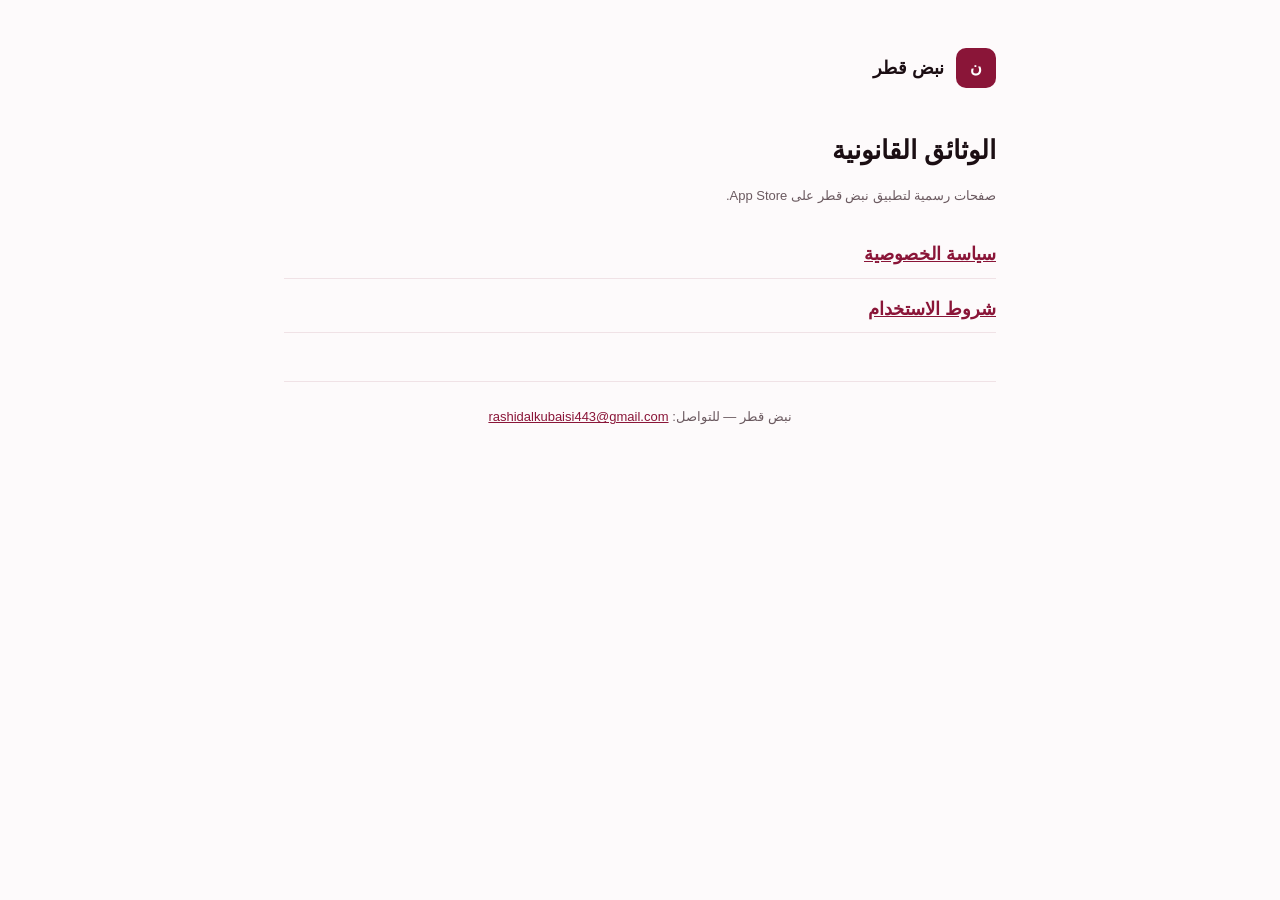
==== index.html @ 4a2c026b "Publish Nabd Qatar privacy policy and terms of use" ====
<!DOCTYPE html>
<html lang="ar" dir="rtl">
<head>
<meta charset="UTF-8">
<meta name="viewport" content="width=device-width, initial-scale=1">
<title>نبض قطر — الوثائق القانونية</title>
<link rel="stylesheet" href="style.css">
</head>
<body>
<div class="page">
  <header class="top">
    <div class="mark">ن</div>
    <div class="name">نبض قطر</div>
  </header>
  <h1>الوثائق القانونية</h1>
  <p class="updated">صفحات رسمية لتطبيق نبض قطر على App Store.</p>
  <section>
    <h2><a href="privacy.html">سياسة الخصوصية</a></h2>
    <h2><a href="terms.html">شروط الاستخدام</a></h2>
  </section>
  <footer>
    نبض قطر — للتواصل: <a href="mailto:rashidalkubaisi443@gmail.com">rashidalkubaisi443@gmail.com</a>
  </footer>
</div>
</body>
</html>
---- style.css ----
:root {
  color-scheme: light dark;
  --bg: #fdfafb;
  --surface: #ffffff;
  --ink: #1b0e13;
  --ink-soft: #6b5a60;
  --brand: #8a1538;
  --border: #f0e2e6;
}

@media (prefers-color-scheme: dark) {
  :root {
    --bg: #120a0d;
    --surface: #1c1116;
    --ink: #f7eef1;
    --ink-soft: #b3969e;
    --brand: #e0567a;
    --border: #2a1a20;
  }
}

* { box-sizing: border-box; }

body {
  margin: 0;
  background: var(--bg);
  color: var(--ink);
  font-family: "Segoe UI", Tahoma, "Helvetica Neue", Arial, sans-serif;
  line-height: 1.7;
}

.page {
  max-width: 760px;
  margin: 0 auto;
  padding: 48px 24px 80px;
}

header.top {
  display: flex;
  align-items: center;
  gap: 12px;
  margin-bottom: 40px;
}

header.top .mark {
  width: 40px;
  height: 40px;
  border-radius: 10px;
  background: var(--brand);
  display: flex;
  align-items: center;
  justify-content: center;
  color: white;
  font-weight: 700;
  flex-shrink: 0;
}

header.top .name {
  font-weight: 700;
  font-size: 18px;
}

h1 {
  font-size: 26px;
  margin-bottom: 4px;
}

.updated {
  color: var(--ink-soft);
  font-size: 13px;
  margin-bottom: 32px;
}

section {
  margin-bottom: 28px;
}

h2 {
  font-size: 18px;
  border-bottom: 1px solid var(--border);
  padding-bottom: 8px;
  margin-bottom: 12px;
}

table {
  width: 100%;
  border-collapse: collapse;
  font-size: 14px;
  margin: 12px 0;
}

th, td {
  text-align: start;
  padding: 10px 12px;
  border-bottom: 1px solid var(--border);
}

th {
  color: var(--ink-soft);
  font-weight: 600;
}

a {
  color: var(--brand);
}

.lang-divider {
  margin: 56px 0 32px;
  border: none;
  border-top: 2px solid var(--border);
}

.lang-section[lang="en"] {
  direction: ltr;
  text-align: left;
}

footer {
  margin-top: 48px;
  padding-top: 24px;
  border-top: 1px solid var(--border);
  color: var(--ink-soft);
  font-size: 13px;
  text-align: center;
}

nav.crumbs {
  font-size: 13px;
  margin-bottom: 24px;
}

nav.crumbs a { text-decoration: none; }
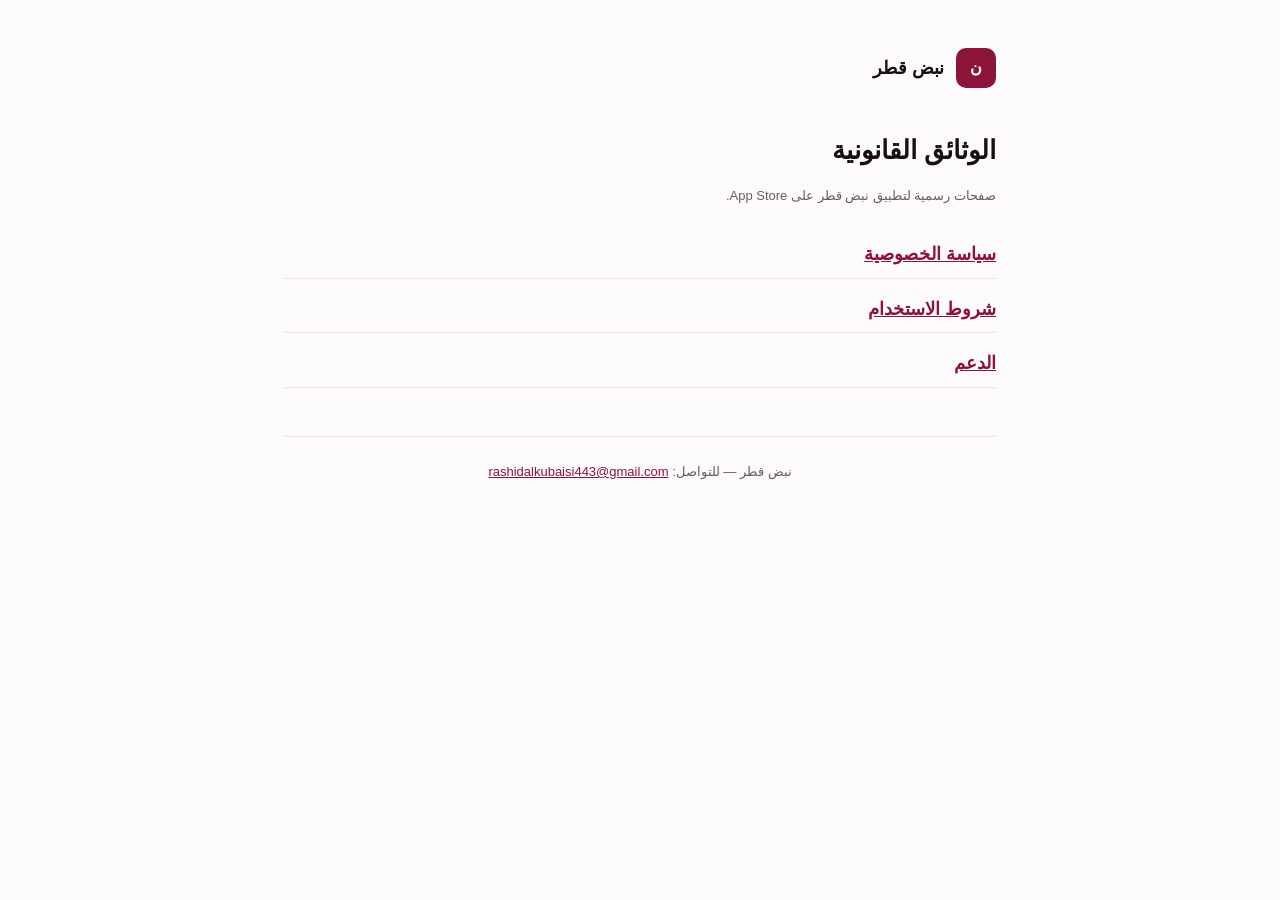
==== commit f4d8c67f: "Add a support page for the App Store Connect Support URL field" ====
--- a/index.html
+++ b/index.html
@@ -17,6 +17,7 @@
   <section>
     <h2><a href="privacy.html">سياسة الخصوصية</a></h2>
     <h2><a href="terms.html">شروط الاستخدام</a></h2>
+    <h2><a href="support.html">الدعم</a></h2>
   </section>
   <footer>
     نبض قطر — للتواصل: <a href="mailto:rashidalkubaisi443@gmail.com">rashidalkubaisi443@gmail.com</a>
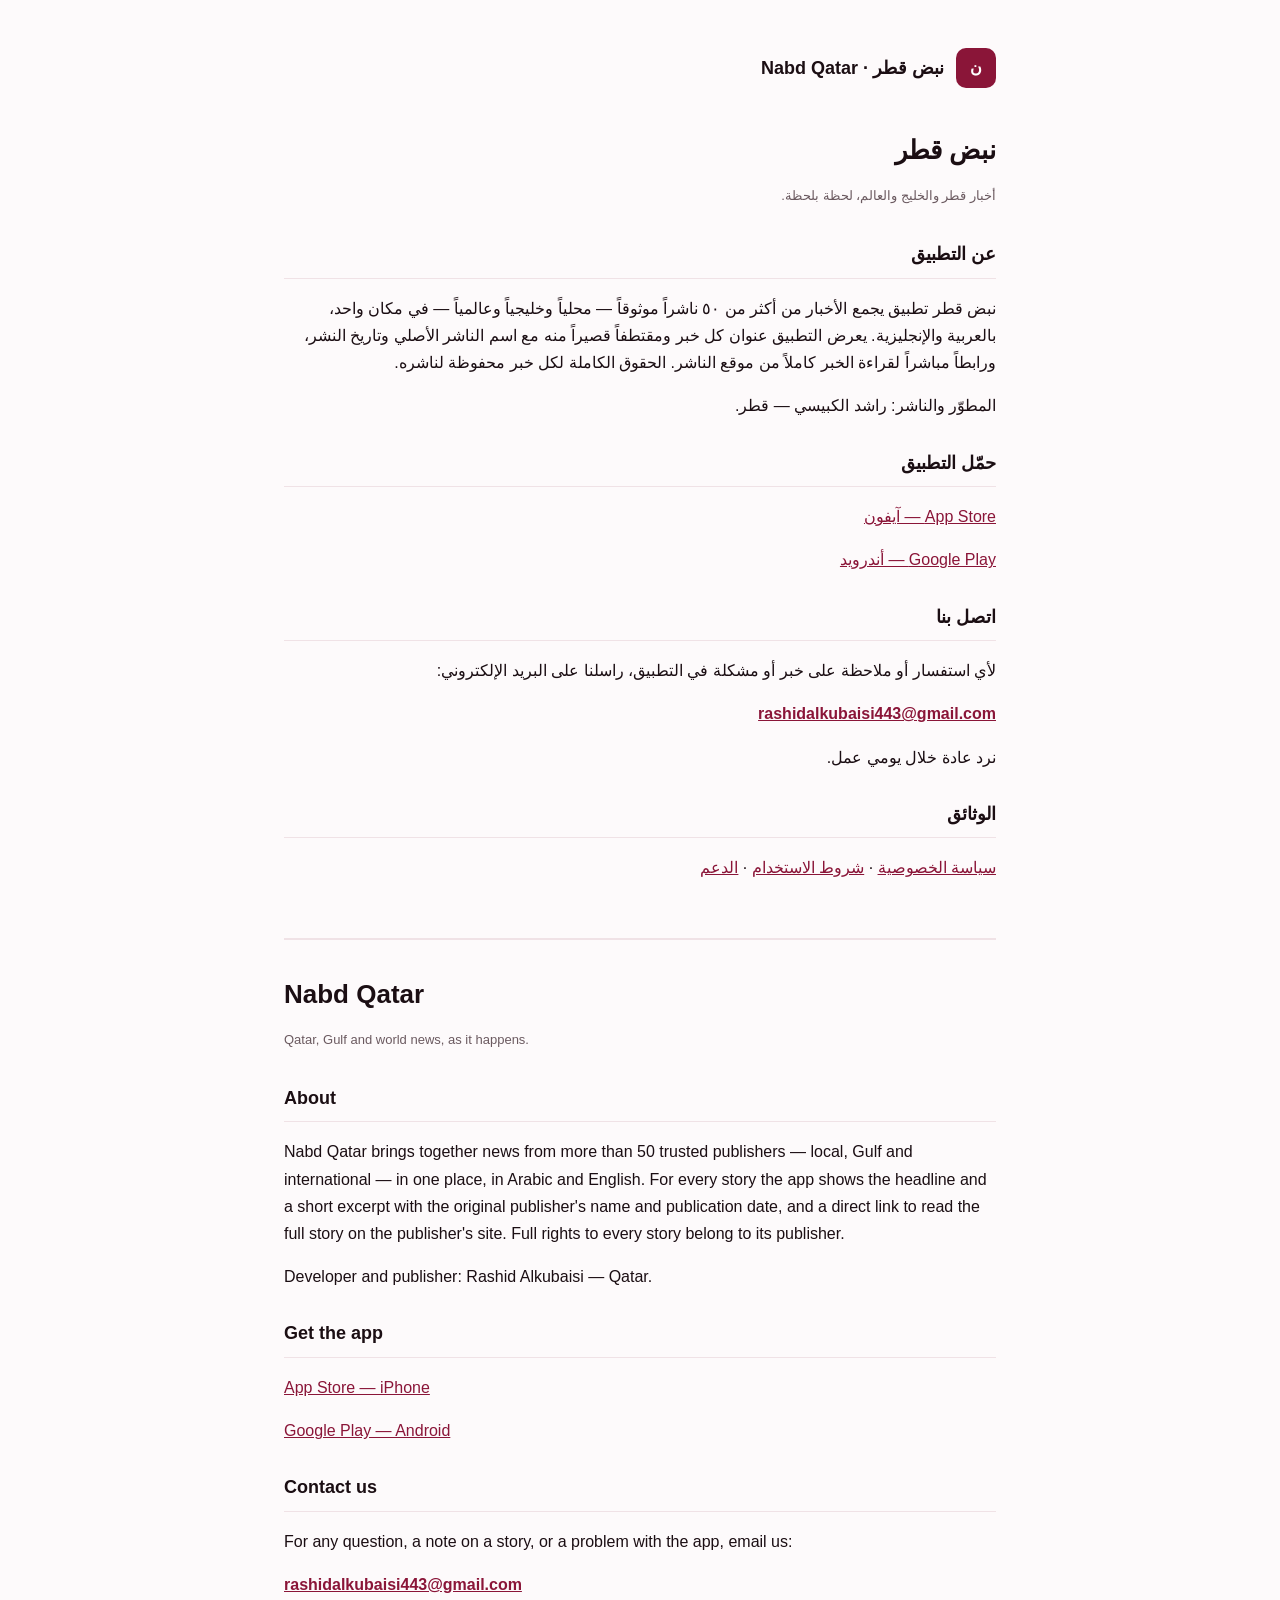
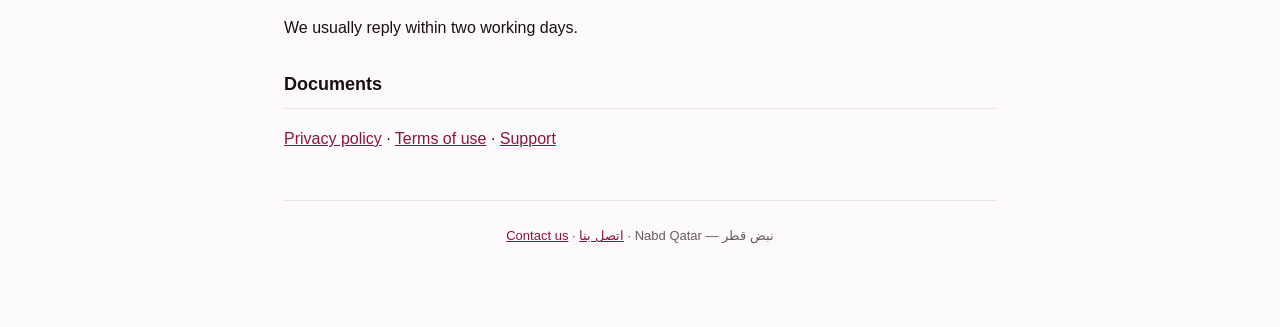
==== commit 2227a584: "App website: about, download links, and a clearly labelled Contact us section" ====
--- a/index.html
+++ b/index.html
@@ -3,25 +3,78 @@
 <head>
 <meta charset="UTF-8">
 <meta name="viewport" content="width=device-width, initial-scale=1">
-<title>نبض قطر — الوثائق القانونية</title>
+<title>نبض قطر — أخبار قطر والخليج والعالم</title>
+<meta name="description" content="نبض قطر: تطبيق يجمع أخبار قطر والخليج والعالم من مصادر موثوقة، مع رابط دائم للمصدر الأصلي.">
 <link rel="stylesheet" href="style.css">
 </head>
 <body>
 <div class="page">
   <header class="top">
     <div class="mark">ن</div>
-    <div class="name">نبض قطر</div>
+    <div class="name">نبض قطر · Nabd Qatar</div>
   </header>
-  <h1>الوثائق القانونية</h1>
-  <p class="updated">صفحات رسمية لتطبيق نبض قطر على App Store.</p>
-  <section>
-    <h2><a href="privacy.html">سياسة الخصوصية</a></h2>
-    <h2><a href="terms.html">شروط الاستخدام</a></h2>
-    <h2><a href="support.html">الدعم</a></h2>
-  </section>
-  <footer>
-    نبض قطر — للتواصل: <a href="mailto:rashidalkubaisi443@gmail.com">rashidalkubaisi443@gmail.com</a>
-  </footer>
+
+  <div class="lang-section" lang="ar">
+    <h1>نبض قطر</h1>
+    <p class="updated">أخبار قطر والخليج والعالم، لحظة بلحظة.</p>
+
+    <section>
+      <h2>عن التطبيق</h2>
+      <p>نبض قطر تطبيق يجمع الأخبار من أكثر من ٥٠ ناشراً موثوقاً — محلياً وخليجياً وعالمياً — في مكان واحد، بالعربية والإنجليزية. يعرض التطبيق عنوان كل خبر ومقتطفاً قصيراً منه مع اسم الناشر الأصلي وتاريخ النشر، ورابطاً مباشراً لقراءة الخبر كاملاً من موقع الناشر. الحقوق الكاملة لكل خبر محفوظة لناشره.</p>
+      <p>المطوّر والناشر: راشد الكبيسي — قطر.</p>
+    </section>
+
+    <section>
+      <h2>حمّل التطبيق</h2>
+      <p><a href="https://apps.apple.com/app/id6811818015">App Store — آيفون</a></p>
+      <p><a href="https://play.google.com/store/apps/details?id=qa.nabd.nabdqatar">Google Play — أندرويد</a></p>
+    </section>
+
+    <section id="contact">
+      <h2>اتصل بنا</h2>
+      <p>لأي استفسار أو ملاحظة على خبر أو مشكلة في التطبيق، راسلنا على البريد الإلكتروني:</p>
+      <p><strong><a href="mailto:rashidalkubaisi443@gmail.com">rashidalkubaisi443@gmail.com</a></strong></p>
+      <p>نرد عادة خلال يومي عمل.</p>
+    </section>
+
+    <section>
+      <h2>الوثائق</h2>
+      <p><a href="privacy.html">سياسة الخصوصية</a> · <a href="terms.html">شروط الاستخدام</a> · <a href="support.html">الدعم</a></p>
+    </section>
+  </div>
+
+  <hr class="lang-divider">
+
+  <div class="lang-section" lang="en">
+    <h1>Nabd Qatar</h1>
+    <p class="updated">Qatar, Gulf and world news, as it happens.</p>
+
+    <section>
+      <h2>About</h2>
+      <p>Nabd Qatar brings together news from more than 50 trusted publishers — local, Gulf and international — in one place, in Arabic and English. For every story the app shows the headline and a short excerpt with the original publisher's name and publication date, and a direct link to read the full story on the publisher's site. Full rights to every story belong to its publisher.</p>
+      <p>Developer and publisher: Rashid Alkubaisi — Qatar.</p>
+    </section>
+
+    <section>
+      <h2>Get the app</h2>
+      <p><a href="https://apps.apple.com/app/id6811818015">App Store — iPhone</a></p>
+      <p><a href="https://play.google.com/store/apps/details?id=qa.nabd.nabdqatar">Google Play — Android</a></p>
+    </section>
+
+    <section id="contact-en">
+      <h2>Contact us</h2>
+      <p>For any question, a note on a story, or a problem with the app, email us:</p>
+      <p><strong><a href="mailto:rashidalkubaisi443@gmail.com">rashidalkubaisi443@gmail.com</a></strong></p>
+      <p>We usually reply within two working days.</p>
+    </section>
+
+    <section>
+      <h2>Documents</h2>
+      <p><a href="privacy.html">Privacy policy</a> · <a href="terms.html">Terms of use</a> · <a href="support.html">Support</a></p>
+    </section>
+  </div>
+
+  <footer>نبض قطر — Nabd Qatar · <a href="#contact">اتصل بنا</a> · <a href="#contact-en">Contact us</a></footer>
 </div>
 </body>
 </html>
